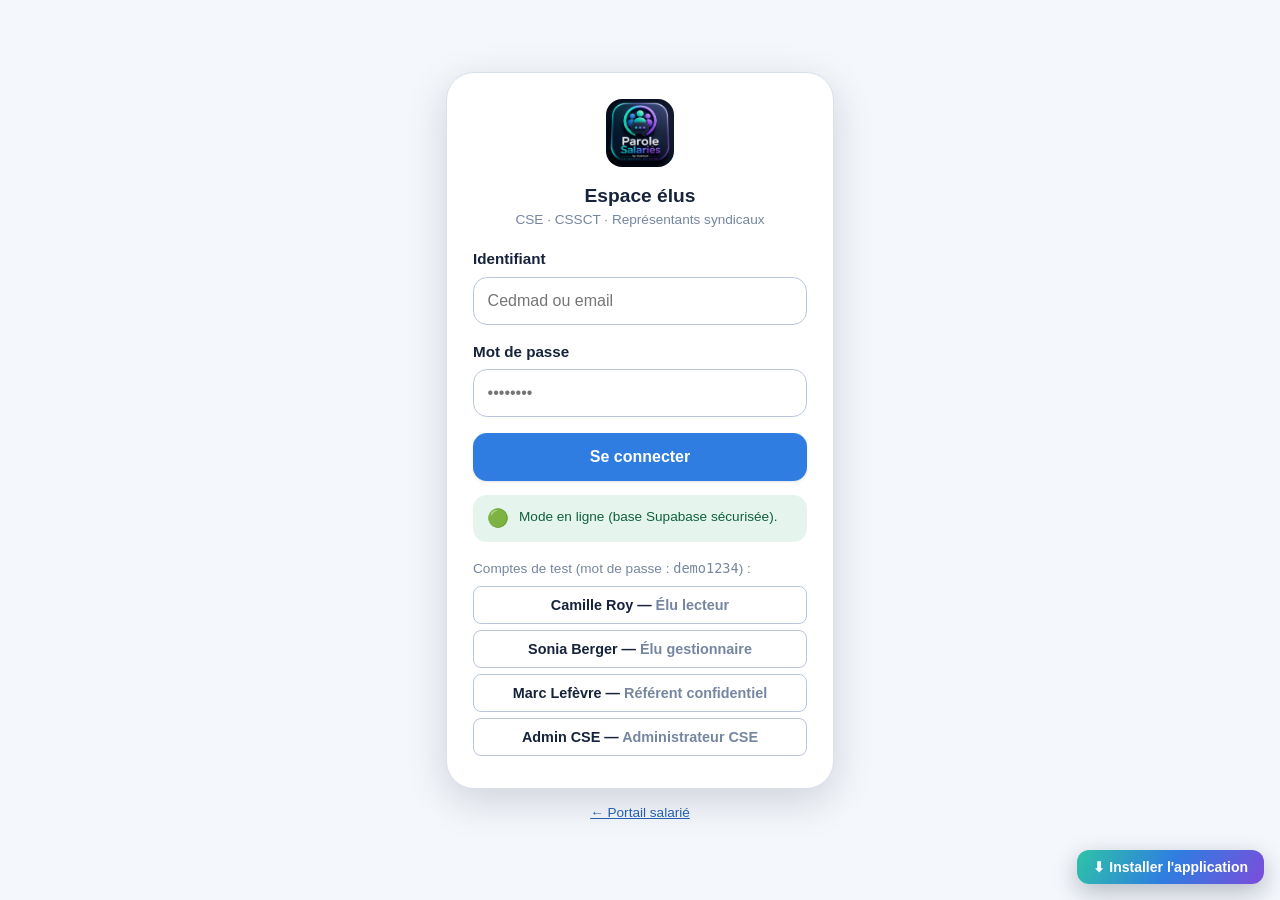
==== elus.html @ c66a4153 "Parole Salariés By Cedmad — portail salarié + espace élus (Supabase) Application web PWA : portail s" ====
<!doctype html>
<html lang="fr">
<head>
  <meta charset="utf-8" />
  <meta name="viewport" content="width=device-width, initial-scale=1" />
  <meta name="theme-color" content="#0e1526" />
  <meta name="apple-mobile-web-app-capable" content="yes" />
  <meta name="apple-mobile-web-app-title" content="PS Élus" />
  <title>Parole Salariés By Cedmad — Espace élus</title>
  <link rel="manifest" href="elus.webmanifest" />
  <link rel="apple-touch-icon" href="assets/apple-touch-icon.png" />
  <link rel="icon" href="assets/icon-192.png" />
  <link rel="stylesheet" href="css/styles.css" />
  <link rel="stylesheet" href="css/elus.css" />
</head>
<body>
  <div id="elus-app"><!-- injecté par elus.js --></div>
  <div id="toast-host"></div>

  <!-- Bouton d'installation de l'application (PWA — icône Dock, fenêtre indépendante) -->
  <button id="install-btn" type="button" hidden
    style="position:fixed;right:16px;bottom:16px;z-index:9998;display:inline-flex;align-items:center;gap:8px;
           padding:10px 16px;border:0;border-radius:12px;color:#fff;font:600 14px/1 -apple-system,sans-serif;
           background:linear-gradient(120deg,#2ec4a6,#2f7de1,#7c4ddb);box-shadow:0 8px 24px rgba(16,33,58,.28);cursor:pointer">
    ⬇︎ Installer l'application
  </button>

  <!-- Librairie Supabase + configuration + pilote en ligne (prêts) -->
  <script src="js/vendor/supabase.min.js"></script>
  <script src="js/config.js"></script>
  <script src="js/vendor/qrcode.min.js"></script>
  <script src="js/ui.js"></script>
  <script src="js/store.js"></script>
  <script src="js/assistant.js"></script>
  <script src="js/export.js"></script>
  <script src="js/api.js"></script>
  <script src="js/data.js"></script>
  <script src="js/elus.js"></script>

  <script>
    // Service worker (nécessaire pour l'installation en application)
    if ('serviceWorker' in navigator) {
      window.addEventListener('load', () => navigator.serviceWorker.register('service-worker.js').catch(() => {}));
    }
    // Invite d'installation (Chrome / Edge sur Mac)
    const installBtn = document.getElementById('install-btn');
    let deferredPrompt = null;
    const isStandalone = window.matchMedia('(display-mode: standalone)').matches || navigator.standalone;
    window.addEventListener('beforeinstallprompt', (e) => {
      e.preventDefault(); deferredPrompt = e; if (!isStandalone) installBtn.hidden = false;
    });
    installBtn.addEventListener('click', async () => {
      if (!deferredPrompt) return;
      deferredPrompt.prompt(); await deferredPrompt.userChoice; deferredPrompt = null; installBtn.hidden = true;
    });
    window.addEventListener('appinstalled', () => { installBtn.hidden = true; });
    // Safari (macOS) : pas d'invite auto → indice discret pour « Ajouter au Dock »
    const isSafari = /^((?!chrome|android|crios|edg).)*safari/i.test(navigator.userAgent);
    if (isSafari && !isStandalone) {
      installBtn.hidden = false;
      installBtn.textContent = '⬇︎ Ajouter au Dock (menu Fichier)';
      installBtn.addEventListener('click', () => {
        alert("Dans Safari : menu « Fichier » → « Ajouter au Dock… » pour installer l'espace élus comme application, avec sa propre fenêtre.");
      }, { once: false });
    }
  </script>
</body>
</html>
---- css/styles.css ----
/* ===================================================================
   Parole Salariés By Cedmad — Design system partagé
   Palette : bleu profond / bleu clair / blanc + accent orange discret
   Identité logo : dégradé teal → bleu → violet sur navy
   Objectif : professionnel, rassurant, neutre, accessible (WCAG AA)
   =================================================================== */

:root {
  /* Couleurs de marque (dérivées du logo) */
  --brand-teal: #2ec4a6;
  --brand-blue: #2f7de1;
  --brand-purple: #7c4ddb;
  --brand-gradient: linear-gradient(120deg, #2ec4a6 0%, #2f7de1 50%, #7c4ddb 100%);

  /* Bleus profonds (fond navy du logo) */
  --navy-900: #0e1526;
  --navy-800: #16203a;
  --navy-700: #1e2c4d;

  /* Interface claire (portail salarié — rassurant, contrasté) */
  --bg: #f4f7fb;
  --surface: #ffffff;
  --surface-2: #eef3fa;
  --border: #d8e0ec;
  --border-strong: #b9c6da;

  /* Texte */
  --text: #16233b;
  --text-soft: #4a5a74;
  --text-mute: #7686a0;
  --on-dark: #eef3fb;

  /* Accents fonctionnels */
  --primary: #2f7de1;
  --primary-dark: #245fb0;
  --primary-soft: #e4eefb;
  --accent: #f08a24;         /* orange discret (spec) */
  --danger: #e0483d;         /* signalement / urgence */
  --danger-soft: #fdecea;
  --success: #1f9d6b;
  --success-soft: #e5f5ee;
  --warn: #d9932a;
  --warn-soft: #fbf1df;

  /* Rayons & ombres */
  --r-sm: 8px;
  --r-md: 14px;
  --r-lg: 20px;
  --r-xl: 28px;
  --shadow-sm: 0 1px 2px rgba(16,33,58,.06), 0 1px 3px rgba(16,33,58,.08);
  --shadow-md: 0 4px 16px rgba(16,33,58,.10);
  --shadow-lg: 0 12px 40px rgba(16,33,58,.16);

  --maxw: 720px;
  --tap: 48px; /* cible tactile minimale accessible */
}

/* ---------- Reset léger ---------- */
* { box-sizing: border-box; }
html { -webkit-text-size-adjust: 100%; }
body {
  margin: 0;
  font-family: -apple-system, BlinkMacSystemFont, "Segoe UI", Roboto, "Helvetica Neue", Arial, sans-serif;
  color: var(--text);
  background: var(--bg);
  line-height: 1.5;
  font-size: 16px;
  -webkit-font-smoothing: antialiased;
}
h1, h2, h3, h4 { line-height: 1.25; margin: 0 0 .4em; font-weight: 700; }
h1 { font-size: 1.5rem; }
h2 { font-size: 1.2rem; }
h3 { font-size: 1.02rem; }
p { margin: 0 0 .8em; }
a { color: var(--primary-dark); }
img { max-width: 100%; }
:focus-visible { outline: 3px solid var(--primary); outline-offset: 2px; border-radius: 4px; }
.visually-hidden {
  position: absolute; width: 1px; height: 1px; padding: 0; margin: -1px;
  overflow: hidden; clip: rect(0,0,0,0); white-space: nowrap; border: 0;
}

/* ---------- Boutons ---------- */
.btn {
  display: inline-flex; align-items: center; justify-content: center; gap: .5em;
  min-height: var(--tap); padding: .7em 1.25em;
  font-size: 1rem; font-weight: 600; font-family: inherit;
  border: 1px solid transparent; border-radius: var(--r-md);
  background: var(--surface-2); color: var(--text);
  cursor: pointer; text-decoration: none; text-align: center;
  transition: transform .06s ease, background .15s ease, box-shadow .15s ease;
}
.btn:active { transform: translateY(1px); }
.btn:disabled { opacity: .5; cursor: not-allowed; }
.btn-primary { background: var(--primary); color: #fff; box-shadow: var(--shadow-sm); }
.btn-primary:hover { background: var(--primary-dark); }
.btn-gradient { background: var(--brand-gradient); color: #fff; box-shadow: var(--shadow-md); }
.btn-ghost { background: transparent; border-color: var(--border-strong); color: var(--text); }
.btn-ghost:hover { background: var(--surface-2); }
.btn-danger { background: var(--danger); color: #fff; }
.btn-danger:hover { filter: brightness(.94); }
.btn-block { width: 100%; }
.btn-sm { min-height: 38px; padding: .45em .85em; font-size: .9rem; border-radius: var(--r-sm); }
.btn-lg { min-height: 56px; font-size: 1.08rem; }

/* ---------- Badges / puces ---------- */
.badge {
  display: inline-flex; align-items: center; gap: .35em;
  padding: .2em .6em; border-radius: 999px;
  font-size: .78rem; font-weight: 600; line-height: 1.4;
  background: var(--surface-2); color: var(--text-soft);
  border: 1px solid var(--border);
}
.badge-primary { background: var(--primary-soft); color: var(--primary-dark); border-color: transparent; }
.badge-danger  { background: var(--danger-soft); color: #a5271e; border-color: transparent; }
.badge-success { background: var(--success-soft); color: #10603f; border-color: transparent; }
.badge-warn    { background: var(--warn-soft); color: #8a5a12; border-color: transparent; }
.badge-mute    { background: var(--surface-2); color: var(--text-mute); }
.dot { width: 8px; height: 8px; border-radius: 50%; display: inline-block; }

/* ---------- Cartes ---------- */
.card {
  background: var(--surface); border: 1px solid var(--border);
  border-radius: var(--r-lg); box-shadow: var(--shadow-sm);
}
.card-pad { padding: 18px; }

/* ---------- Formulaires ---------- */
label { display: block; font-weight: 600; margin-bottom: .35em; font-size: .95rem; }
.hint { color: var(--text-mute); font-weight: 400; font-size: .85rem; margin-top: .25em; }
input[type=text], input[type=password], input[type=email], input[type=search],
textarea, select {
  width: 100%; font: inherit; color: var(--text);
  padding: .7em .85em; background: var(--surface);
  border: 1.5px solid var(--border-strong); border-radius: var(--r-md);
  transition: border-color .15s ease, box-shadow .15s ease;
}
textarea { min-height: 120px; resize: vertical; }
input:focus, textarea:focus, select:focus {
  border-color: var(--primary); outline: none;
  box-shadow: 0 0 0 3px var(--primary-soft);
}
.field { margin-bottom: 16px; }

/* ---------- Utilitaires ---------- */
.container { max-width: var(--maxw); margin: 0 auto; padding: 0 16px; }
.stack > * + * { margin-top: var(--gap, 14px); }
.row { display: flex; gap: 10px; flex-wrap: wrap; }
.row-between { display: flex; justify-content: space-between; align-items: center; gap: 10px; }
.grow { flex: 1; }
.center { text-align: center; }
.muted { color: var(--text-mute); }
.soft { color: var(--text-soft); }
.small { font-size: .85rem; }
.mt-0 { margin-top: 0; } .mb-0 { margin-bottom: 0; }
.hidden { display: none !important; }
.divider { height: 1px; background: var(--border); border: 0; margin: 18px 0; }
.pill-list { display: flex; flex-wrap: wrap; gap: 8px; }

/* Bandeau de confidentialité / info */
.notice {
  border-radius: var(--r-md); padding: 12px 14px; font-size: .92rem;
  display: flex; gap: 10px; align-items: flex-start;
}
.notice-info { background: var(--primary-soft); color: #1c4a86; }
.notice-warn { background: var(--warn-soft); color: #7d5211; }
.notice-danger { background: var(--danger-soft); color: #932018; }
.notice-success { background: var(--success-soft); color: #10603f; }
.notice .ico { font-size: 1.1rem; line-height: 1.3; }

/* ---------- Toast ---------- */
#toast-host {
  position: fixed; left: 50%; bottom: 24px; transform: translateX(-50%);
  z-index: 9999; display: flex; flex-direction: column; gap: 8px; align-items: center;
  pointer-events: none; width: min(92vw, 460px);
}
.toast {
  background: var(--navy-800); color: #fff; padding: 12px 16px;
  border-radius: var(--r-md); box-shadow: var(--shadow-lg);
  font-size: .92rem; animation: toastIn .2s ease; width: 100%;
}
.toast.ok { border-left: 4px solid var(--success); }
.toast.err { border-left: 4px solid var(--danger); }
@keyframes toastIn { from { opacity: 0; transform: translateY(10px); } }

/* ---------- Accessibilité : mouvement réduit ---------- */
@media (prefers-reduced-motion: reduce) {
  * { animation: none !important; transition: none !important; }
}
---- css/elus.css ----
/* ===================================================================
   Espace élus — tableau de bord (optimisé ordinateur/tablette/mobile §13)
   =================================================================== */

.elus-topbar {
  background: var(--navy-900);
  background-image: radial-gradient(100% 180% at 0% 0%, rgba(46,196,166,.18), transparent 45%),
                    radial-gradient(100% 180% at 100% 0%, rgba(124,77,219,.20), transparent 45%);
  color: var(--on-dark); padding: 10px 18px;
  display: flex; align-items: center; gap: 12px;
  position: sticky; top: 0; z-index: 30; box-shadow: var(--shadow-sm);
}
.elus-topbar img { width: 34px; height: 34px; border-radius: 9px; }
.elus-topbar .title { font-weight: 800; font-size: 1rem; }
.elus-topbar .title small { display: block; font-size: .66rem; color: #b6c4dc; letter-spacing: 1.5px; text-transform: uppercase; font-weight: 600; }
.elus-topbar .spacer { flex: 1; }
.elus-topbar .who { font-size: .82rem; text-align: right; color: #d4deee; }
.elus-topbar .who b { color: #fff; }
.elus-topbar .role-chip { font-size: .68rem; background: rgba(255,255,255,.12); padding: 2px 8px; border-radius: 999px; }

.elus-shell { display: flex; min-height: calc(100vh - 54px); }
.elus-nav {
  width: 220px; flex: 0 0 220px; background: var(--surface); border-right: 1px solid var(--border);
  padding: 12px 10px; position: sticky; top: 54px; align-self: flex-start; height: calc(100vh - 54px); overflow-y: auto;
}
.elus-nav a {
  display: flex; align-items: center; gap: 10px; padding: 10px 12px; border-radius: var(--r-md);
  color: var(--text-soft); text-decoration: none; font-weight: 600; font-size: .92rem; margin-bottom: 2px; cursor: pointer;
}
.elus-nav a:hover { background: var(--surface-2); color: var(--text); }
.elus-nav a.active { background: var(--primary-soft); color: var(--primary-dark); }
.elus-nav a .n { margin-left: auto; background: var(--danger); color: #fff; font-size: .7rem; border-radius: 999px; padding: 1px 7px; }

.elus-main { flex: 1; padding: 22px; max-width: 1100px; }
.elus-main h1 { font-size: 1.4rem; margin-bottom: 4px; }
.page-sub { color: var(--text-mute); margin-bottom: 18px; }

/* Cartes stat du tableau de bord */
.kpi-grid { display: grid; grid-template-columns: repeat(auto-fill, minmax(160px, 1fr)); gap: 12px; margin-bottom: 22px; }
.kpi { background: var(--surface); border: 1px solid var(--border); border-radius: var(--r-lg); padding: 16px; box-shadow: var(--shadow-sm); cursor: pointer; transition: box-shadow .15s, transform .06s; }
.kpi:hover { box-shadow: var(--shadow-md); }
.kpi:active { transform: translateY(1px); }
.kpi .v { font-size: 1.9rem; font-weight: 800; line-height: 1; }
.kpi .l { font-size: .82rem; color: var(--text-mute); margin-top: 6px; }
.kpi.alert .v { color: var(--danger); }
.kpi.warn .v { color: var(--warn); }
.kpi.ok .v { color: var(--success); }

/* Liste de demandes */
.filters { display: flex; gap: 8px; flex-wrap: wrap; margin-bottom: 14px; align-items: center; }
.filters select, .filters input { width: auto; min-width: 130px; padding: .5em .7em; }

.dem-item {
  display: flex; gap: 12px; align-items: flex-start; padding: 14px; background: var(--surface);
  border: 1px solid var(--border); border-radius: var(--r-md); margin-bottom: 8px; cursor: pointer; transition: border-color .15s;
}
.dem-item:hover { border-color: var(--primary); }
.dem-item .ic { font-size: 1.3rem; }
.dem-item .body { flex: 1; min-width: 0; }
.dem-item .body .res { font-weight: 600; }
.dem-item .body .meta { font-size: .8rem; color: var(--text-mute); margin-top: 3px; display: flex; gap: 6px; flex-wrap: wrap; align-items: center; }
.dem-item .right { text-align: right; white-space: nowrap; }

/* Fiche demande */
.fiche-grid { display: grid; grid-template-columns: 1fr 320px; gap: 18px; align-items: start; }
.fiche-col .card { margin-bottom: 14px; }
.original-quote { background: var(--surface-2); border-left: 4px solid var(--primary); padding: 12px 14px; border-radius: var(--r-md); font-style: italic; color: var(--text-soft); }
.kv { display: grid; grid-template-columns: 130px 1fr; gap: 6px 10px; font-size: .92rem; }
.kv dt { color: var(--text-mute); }
.kv dd { margin: 0; font-weight: 600; }

.msg { padding: 10px 12px; border-radius: var(--r-md); margin-bottom: 8px; font-size: .92rem; }
.msg.elu { background: var(--primary-soft); }
.msg.salarie { background: var(--surface-2); }
.msg.interne { background: var(--warn-soft); border: 1px dashed var(--warn); }
.msg .who { font-size: .72rem; color: var(--text-mute); margin-bottom: 3px; }

/* Formulations générées (§5) */
.formul { border: 1px solid var(--border); border-radius: var(--r-md); padding: 12px; margin-bottom: 10px; }
.formul h4 { margin: 0 0 2px; font-size: .95rem; }
.formul .fin { font-size: .76rem; color: var(--text-mute); margin-bottom: 6px; }
.formul .txt { background: var(--surface-2); border-radius: var(--r-sm); padding: 10px; white-space: pre-wrap; font-size: .9rem; }
.formul .acts { display: flex; gap: 6px; margin-top: 8px; }

/* Login */
.login-wrap { max-width: 420px; margin: 8vh auto; padding: 0 16px; }
.login-card { background: var(--surface); border: 1px solid var(--border); border-radius: var(--r-xl); padding: 26px; box-shadow: var(--shadow-lg); }
.login-card .brand { text-align: center; margin-bottom: 18px; }
.login-card .brand img { width: 68px; height: 68px; border-radius: 16px; }
.demo-accounts { margin-top: 16px; }
.demo-accounts button { width: 100%; text-align: left; margin-bottom: 6px; }

/* QR */
#qr-box { display: inline-block; padding: 16px; background: #fff; border-radius: var(--r-md); border: 1px solid var(--border); }

/* Barre de progression du statut */
.status-flow { display: flex; flex-wrap: wrap; gap: 4px; }
.status-flow .s { font-size: .72rem; padding: 3px 8px; border-radius: 999px; background: var(--surface-2); color: var(--text-mute); }
.status-flow .s.cur { background: var(--primary); color: #fff; font-weight: 700; }
.status-flow .s.done { background: var(--primary-soft); color: var(--primary-dark); }

/* Barres de stats simples */
.bar-row { display: grid; grid-template-columns: 160px 1fr 40px; align-items: center; gap: 10px; margin-bottom: 6px; font-size: .85rem; }
.bar { height: 12px; background: var(--brand-gradient); border-radius: 999px; }
.bar-track { background: var(--surface-2); border-radius: 999px; }

/* Responsive */
.nav-toggle { display: none; }
@media (max-width: 860px) {
  .fiche-grid { grid-template-columns: 1fr; }
  .elus-shell { display: block; }
  .elus-nav { position: static; width: auto; height: auto; display: flex; gap: 6px; overflow-x: auto; border-right: 0; border-bottom: 1px solid var(--border); }
  .elus-nav a { white-space: nowrap; }
  .elus-nav a .n { margin-left: 6px; }
  .elus-main { padding: 16px; }
}
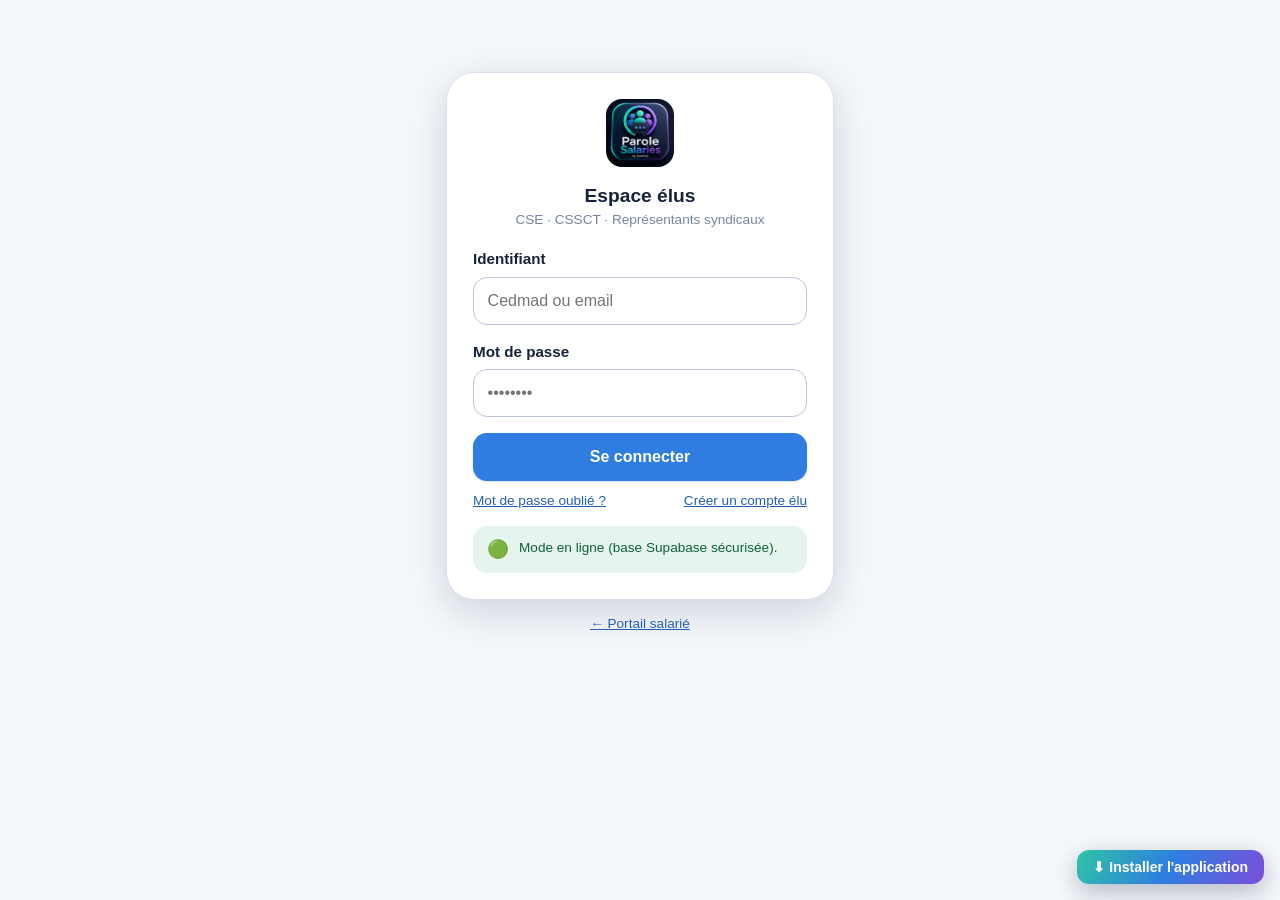
==== commit 036fd5fa: "feat: suppression étendue au référent + repères juridiques par demande - Le référent confidentiel pe" ====
--- a/elus.html
+++ b/elus.html
@@ -32,6 +32,7 @@
   <script src="js/ui.js"></script>
   <script src="js/store.js"></script>
   <script src="js/assistant.js"></script>
+  <script src="js/legal.js"></script>
   <script src="js/export.js"></script>
   <script src="js/api.js"></script>
   <script src="js/data.js"></script>
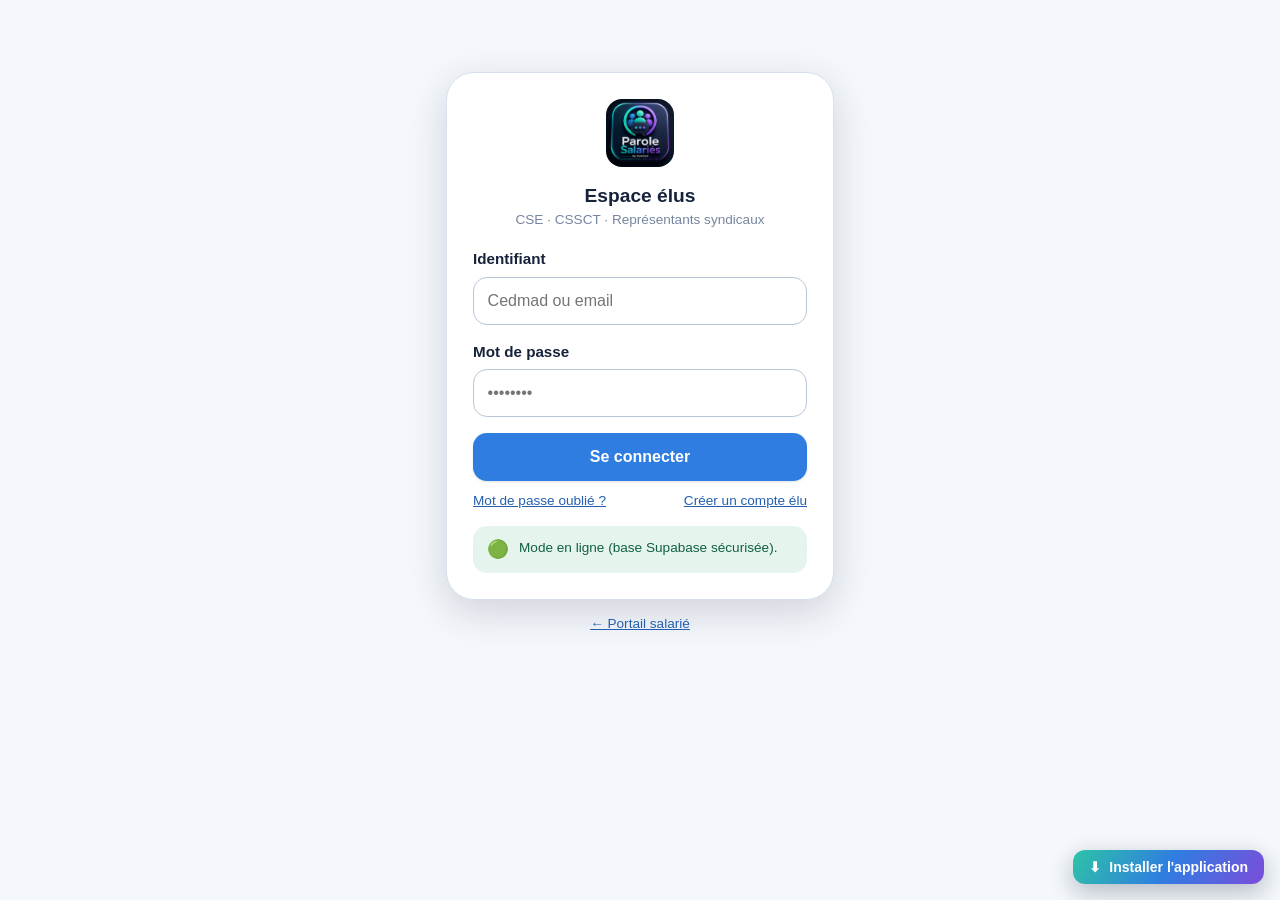
==== commit 0b3c588d: "fix(mobile): corrige le débordement horizontal de la barre du haut (élus) - .elus-topbar débordait s" ====
--- a/elus.html
+++ b/elus.html
@@ -18,11 +18,8 @@
   <div id="toast-host"></div>
 
   <!-- Bouton d'installation de l'application (PWA — icône Dock, fenêtre indépendante) -->
-  <button id="install-btn" type="button" hidden
-    style="position:fixed;right:16px;bottom:16px;z-index:9998;display:inline-flex;align-items:center;gap:8px;
-           padding:10px 16px;border:0;border-radius:12px;color:#fff;font:600 14px/1 -apple-system,sans-serif;
-           background:linear-gradient(120deg,#2ec4a6,#2f7de1,#7c4ddb);box-shadow:0 8px 24px rgba(16,33,58,.28);cursor:pointer">
-    ⬇︎ Installer l'application
+  <button id="install-btn" class="pwa-install-btn" type="button" hidden>
+    ⬇︎<span class="lbl"> Installer l'application</span>
   </button>
 
   <!-- Librairie Supabase + configuration + pilote en ligne (prêts) -->
@@ -59,7 +56,7 @@
     const isSafari = /^((?!chrome|android|crios|edg).)*safari/i.test(navigator.userAgent);
     if (isSafari && !isStandalone) {
       installBtn.hidden = false;
-      installBtn.textContent = '⬇︎ Ajouter au Dock (menu Fichier)';
+      installBtn.innerHTML = '⬇︎<span class="lbl"> Ajouter au Dock (menu Fichier)</span>';
       installBtn.addEventListener('click', () => {
         alert("Dans Safari : menu « Fichier » → « Ajouter au Dock… » pour installer l'espace élus comme application, avec sa propre fenêtre.");
       }, { once: false });
--- a/css/elus.css
+++ b/css/elus.css
@@ -7,16 +7,28 @@
   background-image: radial-gradient(100% 180% at 0% 0%, rgba(46,196,166,.18), transparent 45%),
                     radial-gradient(100% 180% at 100% 0%, rgba(124,77,219,.20), transparent 45%);
   color: var(--on-dark); padding: 10px 18px;
-  display: flex; align-items: center; gap: 12px;
+  display: flex; align-items: center; gap: 12px; flex-wrap: wrap; row-gap: 8px;
   position: sticky; top: 0; z-index: 30; box-shadow: var(--shadow-sm);
 }
-.elus-topbar img { width: 34px; height: 34px; border-radius: 9px; }
+.elus-topbar img { width: 34px; height: 34px; border-radius: 9px; flex-shrink: 0; }
 .elus-topbar .title { font-weight: 800; font-size: 1rem; }
 .elus-topbar .title small { display: block; font-size: .66rem; color: #b6c4dc; letter-spacing: 1.5px; text-transform: uppercase; font-weight: 600; }
 .elus-topbar .spacer { flex: 1; }
-.elus-topbar .who { font-size: .82rem; text-align: right; color: #d4deee; }
+.topbar-actions { display: flex; align-items: center; gap: 8px; flex-wrap: wrap; margin-left: auto; }
+.elus-topbar .who { font-size: .82rem; text-align: right; color: #d4deee; display: flex; align-items: center; gap: 6px; flex-wrap: wrap; }
 .elus-topbar .who b { color: #fff; }
-.elus-topbar .role-chip { font-size: .68rem; background: rgba(255,255,255,.12); padding: 2px 8px; border-radius: 999px; }
+.elus-topbar .role-chip { font-size: .68rem; background: rgba(255,255,255,.12); padding: 2px 8px; border-radius: 999px; white-space: nowrap; }
+.tb-btn { white-space: nowrap; }
+
+@media (max-width: 640px) {
+  .elus-topbar { padding: 10px 14px; gap: 8px; }
+  .elus-topbar .title { font-size: .9rem; }
+  .elus-topbar .spacer { flex-basis: 100%; height: 0; }
+  .topbar-actions { width: 100%; margin-left: 0; justify-content: space-between; }
+  .elus-topbar .who { flex-basis: 100%; order: -1; font-size: .76rem; justify-content: flex-start; }
+  .tb-btn .lbl { display: none; }
+  .tb-btn { flex: 1 1 0; min-width: 0; padding: .5em .4em; }
+}
 
 .elus-shell { display: flex; min-height: calc(100vh - 54px); }
 .elus-nav {
@@ -104,6 +116,21 @@
 .bar { height: 12px; background: var(--brand-gradient); border-radius: 999px; }
 .bar-track { background: var(--surface-2); border-radius: 999px; }
 
+/* Bouton d'installation PWA (flottant) */
+.pwa-install-btn {
+  position: fixed; right: 16px; bottom: 16px; z-index: 9998;
+  display: inline-flex; align-items: center; gap: 8px;
+  padding: 10px 16px; border: 0; border-radius: 12px; color: #fff;
+  font: 600 14px/1 -apple-system, sans-serif;
+  background: linear-gradient(120deg, #2ec4a6, #2f7de1, #7c4ddb);
+  box-shadow: 0 8px 24px rgba(16,33,58,.28); cursor: pointer;
+}
+@media (max-width: 640px) {
+  .pwa-install-btn { right: 12px; bottom: 12px; padding: 12px; border-radius: 999px; }
+  .pwa-install-btn .lbl { display: none; }
+  .elus-main { padding-bottom: 72px; }
+}
+
 /* Responsive */
 .nav-toggle { display: none; }
 @media (max-width: 860px) {
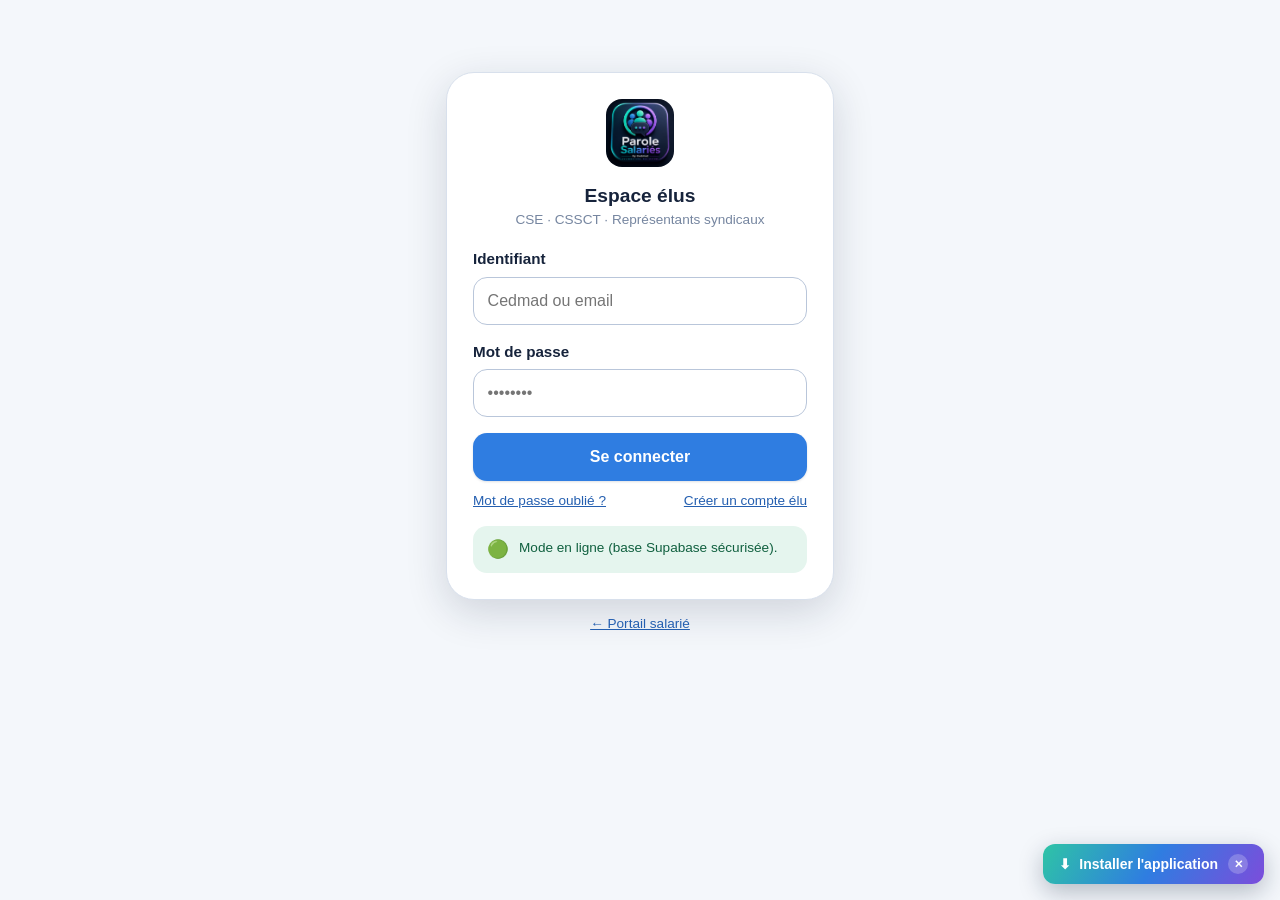
==== commit 2ae20ae4: "fix(pwa): ne plus reproposer l'installation une fois l'app installee ou l'invite ecartee" ====
--- a/elus.html
+++ b/elus.html
@@ -20,6 +20,8 @@
   <!-- Bouton d'installation de l'application (PWA — icône Dock, fenêtre indépendante) -->
   <button id="install-btn" class="pwa-install-btn" type="button" hidden>
     ⬇︎<span class="lbl"> Installer l'application</span>
+    <span id="install-close" class="pwa-install-close" role="button" tabindex="0"
+          aria-label="Ne plus proposer l'installation" title="Ne plus proposer">✕</span>
   </button>
 
   <!-- Librairie Supabase + configuration + pilote en ligne (prêts) -->
@@ -42,24 +44,36 @@
     }
     // Invite d'installation (Chrome / Edge sur Mac)
     const installBtn = document.getElementById('install-btn');
+    const closeBtn = document.getElementById('install-close');
     let deferredPrompt = null;
     const isStandalone = window.matchMedia('(display-mode: standalone)').matches || navigator.standalone;
+    // `isStandalone` dit seulement « cette page tourne-t-elle DANS l'app installée ».
+    // Rouvert dans un onglet normal, il repasse à false et l'invite réapparaissait alors
+    // que l'app était déjà installée (et sur Safari, aucune API ne permet de le savoir).
+    // On mémorise donc le choix : installée ou écartée = on ne propose plus.
+    const HIDE_KEY = 'ps_install_dismissed';
+    const isDismissed = () => { try { return localStorage.getItem(HIDE_KEY) === '1'; } catch (e) { return false; } };
+    const dismiss = () => { try { localStorage.setItem(HIDE_KEY, '1'); } catch (e) {} installBtn.hidden = true; };
+    const canOffer = () => !isStandalone && !isDismissed();
+    closeBtn.addEventListener('click', (e) => { e.stopPropagation(); dismiss(); });
+    closeBtn.addEventListener('keydown', (e) => { if (e.key === 'Enter' || e.key === ' ') { e.preventDefault(); e.stopPropagation(); dismiss(); } });
+
     window.addEventListener('beforeinstallprompt', (e) => {
-      e.preventDefault(); deferredPrompt = e; if (!isStandalone) installBtn.hidden = false;
+      e.preventDefault(); deferredPrompt = e; if (canOffer()) installBtn.hidden = false;
     });
     installBtn.addEventListener('click', async () => {
       if (!deferredPrompt) return;
-      deferredPrompt.prompt(); await deferredPrompt.userChoice; deferredPrompt = null; installBtn.hidden = true;
+      deferredPrompt.prompt(); await deferredPrompt.userChoice; deferredPrompt = null; dismiss();
     });
-    window.addEventListener('appinstalled', () => { installBtn.hidden = true; });
-    // Safari (macOS) : pas d'invite auto → indice discret pour « Ajouter au Dock »
+    window.addEventListener('appinstalled', dismiss);
+    // Safari (macOS/iOS) : pas d'invite auto → indice discret pour « Ajouter au Dock »
     const isSafari = /^((?!chrome|android|crios|edg).)*safari/i.test(navigator.userAgent);
-    if (isSafari && !isStandalone) {
+    if (isSafari && canOffer()) {
       installBtn.hidden = false;
-      installBtn.innerHTML = '⬇︎<span class="lbl"> Ajouter au Dock (menu Fichier)</span>';
+      installBtn.querySelector('.lbl').textContent = ' Ajouter au Dock (menu Fichier)';
       installBtn.addEventListener('click', () => {
-        alert("Dans Safari : menu « Fichier » → « Ajouter au Dock… » pour installer l'espace élus comme application, avec sa propre fenêtre.");
-      }, { once: false });
+        alert("Dans Safari : menu « Fichier » → « Ajouter au Dock… » pour installer l'espace élus comme application, avec sa propre fenêtre.\n\nDéjà fait ? Cliquez sur la croix ✕ pour ne plus voir cette invite.");
+      });
     }
   </script>
 </body>
--- a/css/elus.css
+++ b/css/elus.css
@@ -43,7 +43,10 @@
 .elus-nav a.active { background: var(--primary-soft); color: var(--primary-dark); }
 .elus-nav a .n { margin-left: auto; background: var(--danger); color: #fff; font-size: .7rem; border-radius: 999px; padding: 1px 7px; }
 
-.elus-main { flex: 1; padding: 22px; max-width: 1100px; }
+/* min-width:0 — sans ça, un enfant large (le tableau croisé des statistiques, en
+   white-space:nowrap) impose sa largeur au conteneur flex et décale toute la page
+   horizontalement, au lieu de défiler dans son propre cadre (.hm-scroll). */
+.elus-main { flex: 1; min-width: 0; padding: 22px; max-width: 1100px; }
 .elus-main h1 { font-size: 1.4rem; margin-bottom: 4px; }
 .page-sub { color: var(--text-mute); margin-bottom: 18px; }
 
@@ -89,10 +92,26 @@
 
 /* Formulations générées (§5) */
 .formul { border: 1px solid var(--border); border-radius: var(--r-md); padding: 12px; margin-bottom: 10px; }
+.formul-chosen { border-color: var(--success); border-width: 2px; }
 .formul h4 { margin: 0 0 2px; font-size: .95rem; }
 .formul .fin { font-size: .76rem; color: var(--text-mute); margin-bottom: 6px; }
 .formul .txt { background: var(--surface-2); border-radius: var(--r-sm); padding: 10px; white-space: pre-wrap; font-size: .9rem; }
 .formul .acts { display: flex; gap: 6px; margin-top: 8px; }
+
+/* Comptes élus — Administration (groupés par rôle, repliés) */
+.elu-group-h { font-size: .74rem; font-weight: 700; text-transform: uppercase; letter-spacing: .5px; color: var(--text-mute); margin: 16px 0 6px; }
+.elu-group-h:first-child { margin-top: 0; }
+.elu-row summary.elu-row-summary {
+  cursor: pointer; list-style: none; padding: 10px 12px;
+  display: flex; align-items: center; gap: 8px; flex-wrap: wrap;
+}
+.elu-row summary.elu-row-summary::-webkit-details-marker { display: none; }
+.elu-row summary.elu-row-summary::before { content: '▸'; color: var(--text-mute); font-size: .8rem; transition: transform .12s; }
+.elu-row[open] summary.elu-row-summary::before { transform: rotate(90deg); }
+.elu-row-email { margin-left: auto; }
+@media (max-width: 640px) {
+  .elu-row-email { margin-left: 0; flex-basis: 100%; }
+}
 
 /* Login */
 .login-wrap { max-width: 420px; margin: 8vh auto; padding: 0 16px; }
@@ -115,6 +134,48 @@
 .bar-row { display: grid; grid-template-columns: 160px 1fr 40px; align-items: center; gap: 10px; margin-bottom: 6px; font-size: .85rem; }
 .bar { height: 12px; background: var(--brand-gradient); border-radius: 999px; }
 .bar-track { background: var(--surface-2); border-radius: 999px; }
+
+/* Camembert coloré (sujets / secteurs) — parts cliquables (SVG) */
+.pie-wrap { display: flex; align-items: center; gap: 24px; flex-wrap: wrap; margin-top: 10px; }
+.pie { width: 160px; height: 160px; min-width: 160px; border-radius: 50%; }
+.pie-slice { cursor: pointer; transition: opacity .12s, transform .12s; transform-origin: 50% 50%; outline: none; }
+.pie-slice:hover, .pie-slice:focus-visible { opacity: .82; transform: scale(1.035); }
+.pie-slice:focus-visible { stroke: var(--text); stroke-width: 2; }
+.pie-legend { display: flex; flex-direction: column; gap: 2px; flex: 1; min-width: 180px; }
+.pie-legend-row { display: flex; align-items: center; gap: 8px; font-size: .85rem; padding: 5px 6px; border-radius: var(--r-sm); }
+.pie-dot { width: 11px; height: 11px; border-radius: 3px; flex-shrink: 0; }
+.pie-label { flex: 1; }
+.pie-val { font-weight: 600; }
+.pie-legend-row .go { color: var(--text-mute); font-weight: 700; opacity: 0; transition: opacity .12s; }
+.pie-legend-row.clickable:hover .go, .pie-legend-row.clickable:focus-visible .go { opacity: 1; }
+
+/* Éléments de statistiques cliquables (légendes, cases du tableau croisé, mois) */
+.clickable { cursor: pointer; }
+.pie-legend-row.clickable:hover, .pie-legend-row.clickable:focus-visible,
+.bar-row.clickable:hover, .bar-row.clickable:focus-visible { background: var(--surface-2); outline: none; }
+.bar-row.clickable { padding: 4px 6px; border-radius: var(--r-sm); margin-left: -6px; margin-right: -6px; }
+table.heatmap td.clickable:hover, table.heatmap th.clickable:hover,
+table.heatmap td.clickable:focus-visible, table.heatmap th.clickable:focus-visible {
+  outline: 2px solid var(--primary); outline-offset: -2px;
+}
+
+/* Puces de filtres actifs (liste des demandes) */
+.filter-chips { display: flex; flex-wrap: wrap; gap: 6px; align-items: center; margin-bottom: 12px; }
+.filter-chips:empty { display: none; }
+.filter-chip {
+  display: inline-flex; align-items: center; gap: 6px; font: inherit; font-size: .8rem; font-weight: 600;
+  background: var(--primary-soft); color: var(--primary-dark); border: 0;
+  padding: 5px 10px; border-radius: 999px; cursor: pointer;
+}
+.filter-chip:hover { background: var(--primary); color: #fff; }
+
+/* Comparaison inter-secteurs (heatmap) */
+.hm-scroll { overflow-x: auto; margin-top: 10px; }
+table.heatmap { border-collapse: collapse; font-size: .82rem; white-space: nowrap; }
+table.heatmap th, table.heatmap td { padding: 7px 10px; text-align: center; border: 1px solid var(--border); }
+table.heatmap thead th { background: var(--surface-2); color: var(--text-mute); font-weight: 600; }
+table.heatmap tbody th { text-align: left; background: var(--surface-2); color: var(--text); font-weight: 600; }
+table.heatmap td.hm-total { font-weight: 700; background: var(--surface-2); }
 
 /* Bouton d'installation PWA (flottant) */
 .pwa-install-btn {
@@ -125,8 +186,17 @@
   background: linear-gradient(120deg, #2ec4a6, #2f7de1, #7c4ddb);
   box-shadow: 0 8px 24px rgba(16,33,58,.28); cursor: pointer;
 }
+/* Croix « ne plus proposer » — l'invite d'installation réapparaissait sinon à chaque
+   ouverture dans un onglet normal, même une fois l'application installée. */
+.pwa-install-close {
+  display: inline-flex; align-items: center; justify-content: center;
+  width: 20px; height: 20px; margin-left: 2px; border-radius: 50%;
+  background: rgba(255,255,255,.22); font-size: 11px; line-height: 1; cursor: pointer; flex-shrink: 0;
+}
+.pwa-install-close:hover, .pwa-install-close:focus-visible { background: rgba(255,255,255,.42); outline: none; }
+
 @media (max-width: 640px) {
-  .pwa-install-btn { right: 12px; bottom: 12px; padding: 12px; border-radius: 999px; }
+  .pwa-install-btn { right: 12px; bottom: 12px; padding: 10px 12px; border-radius: 999px; }
   .pwa-install-btn .lbl { display: none; }
   .elus-main { padding-bottom: 72px; }
 }
